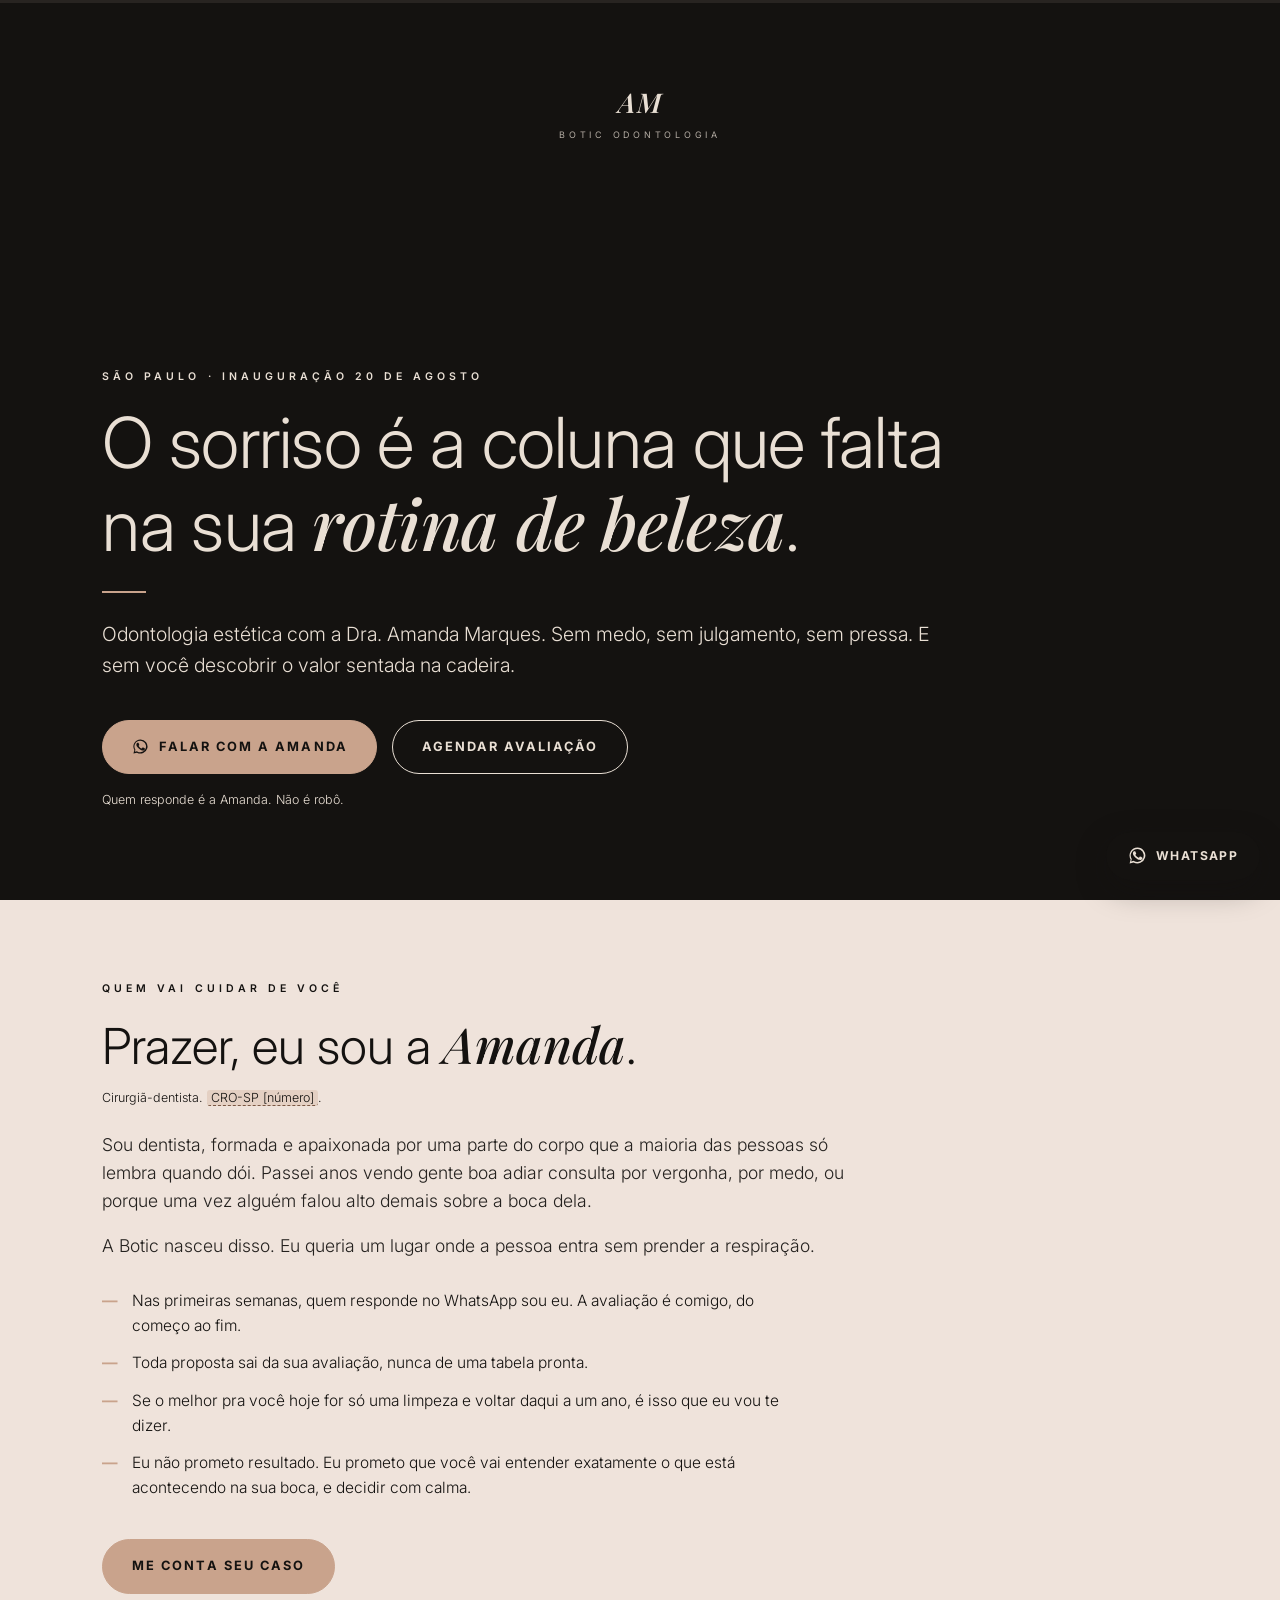
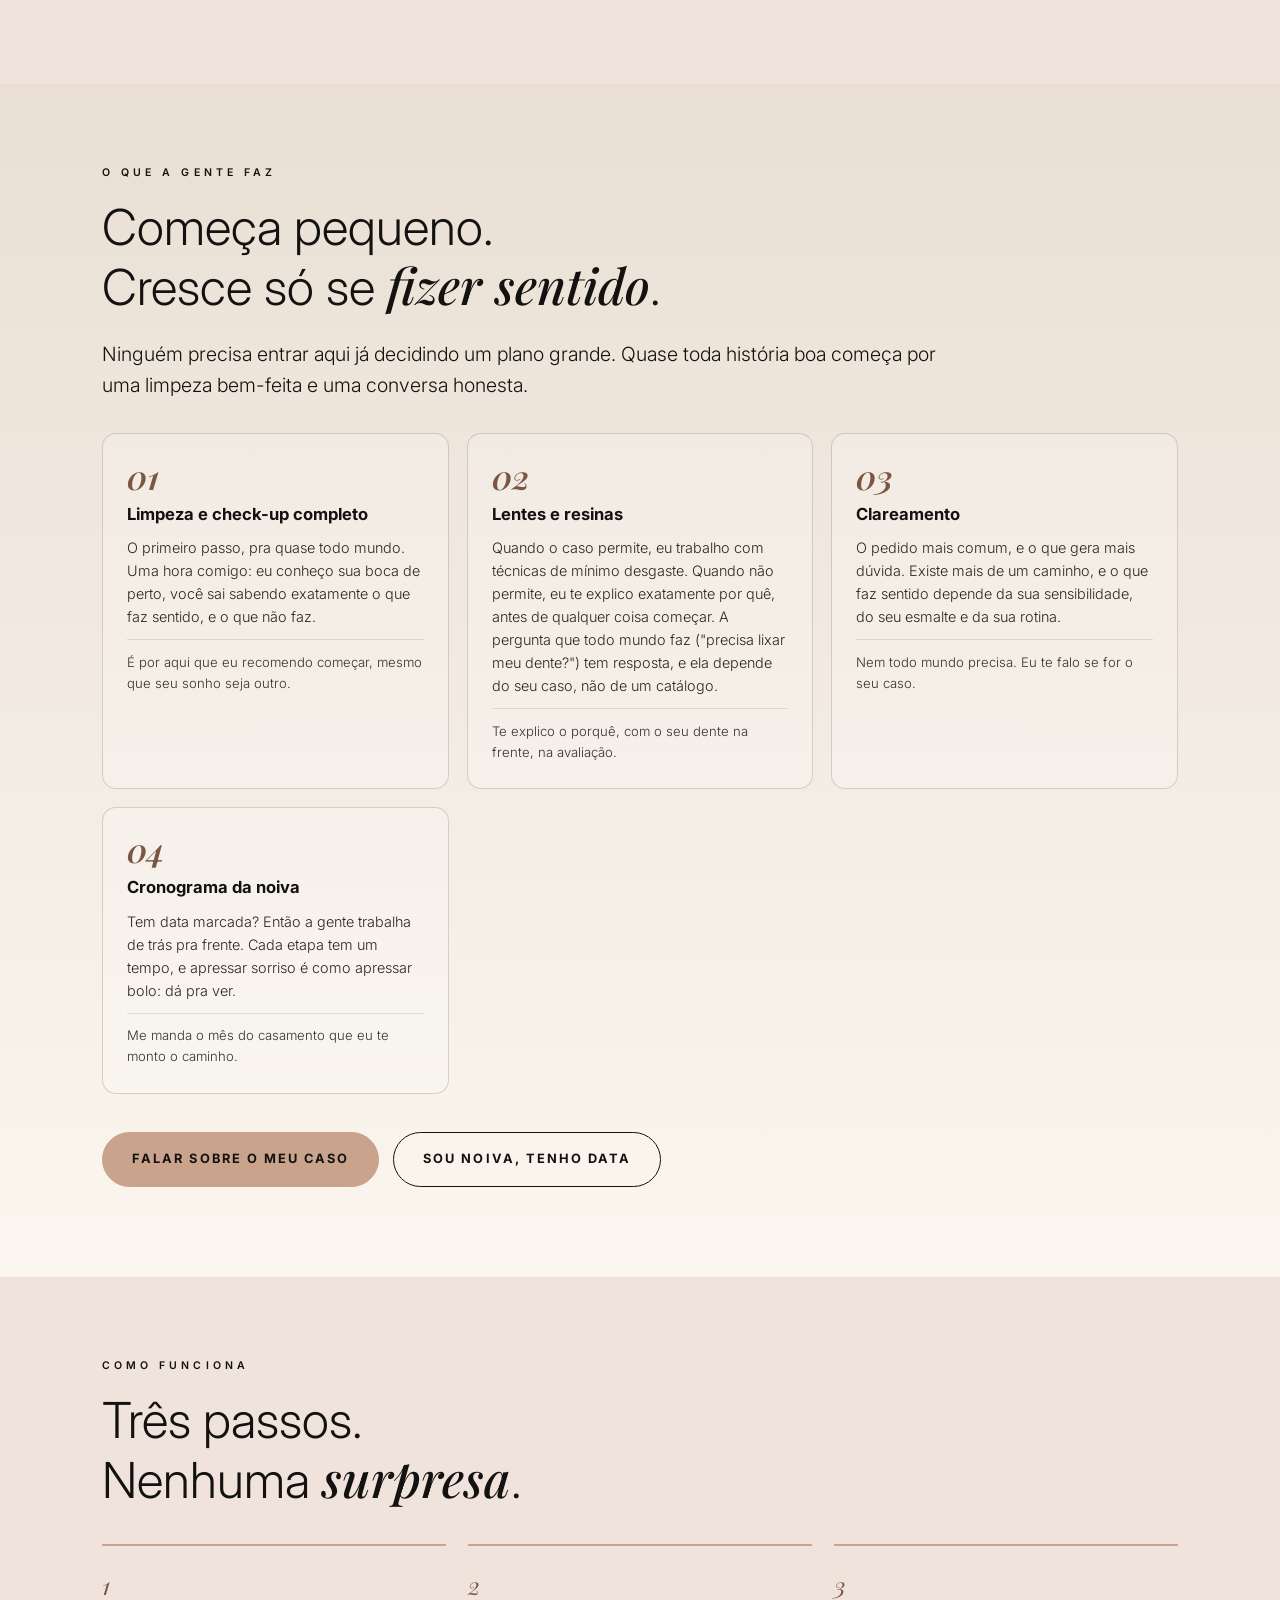
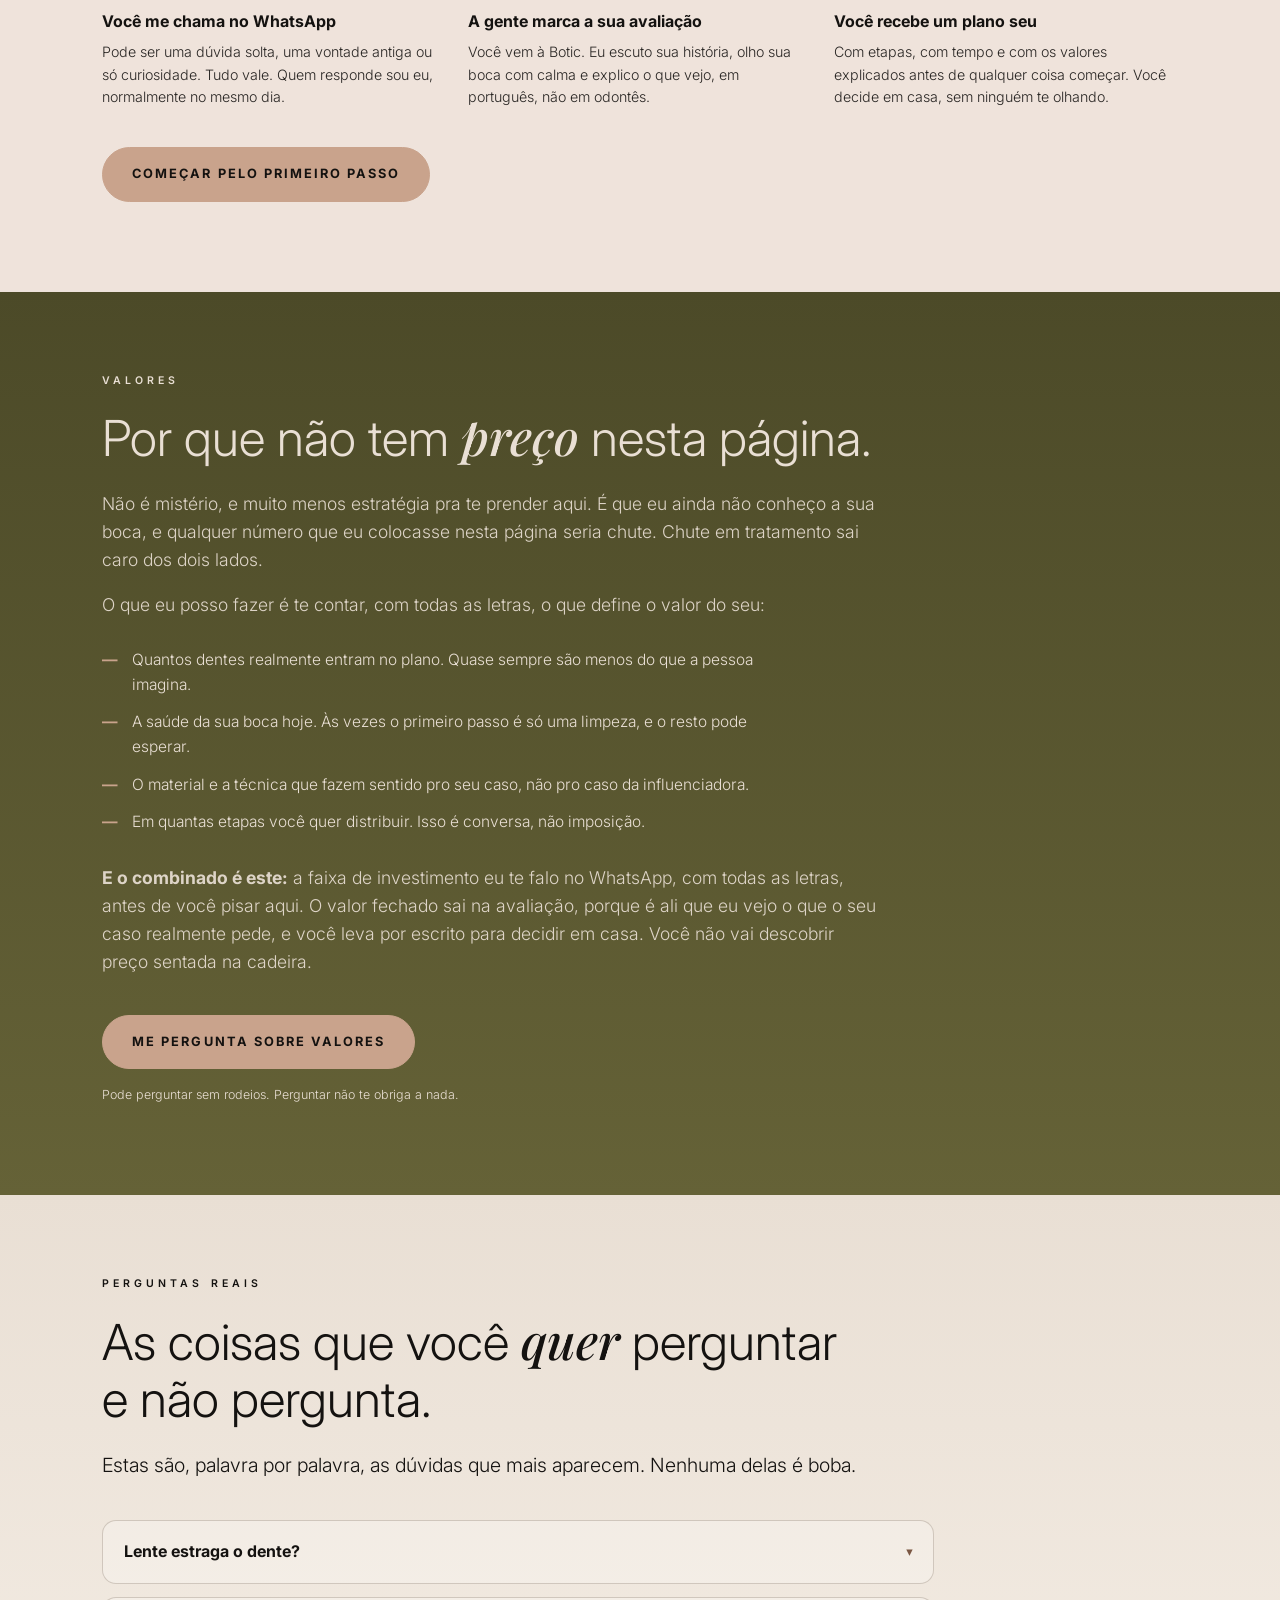
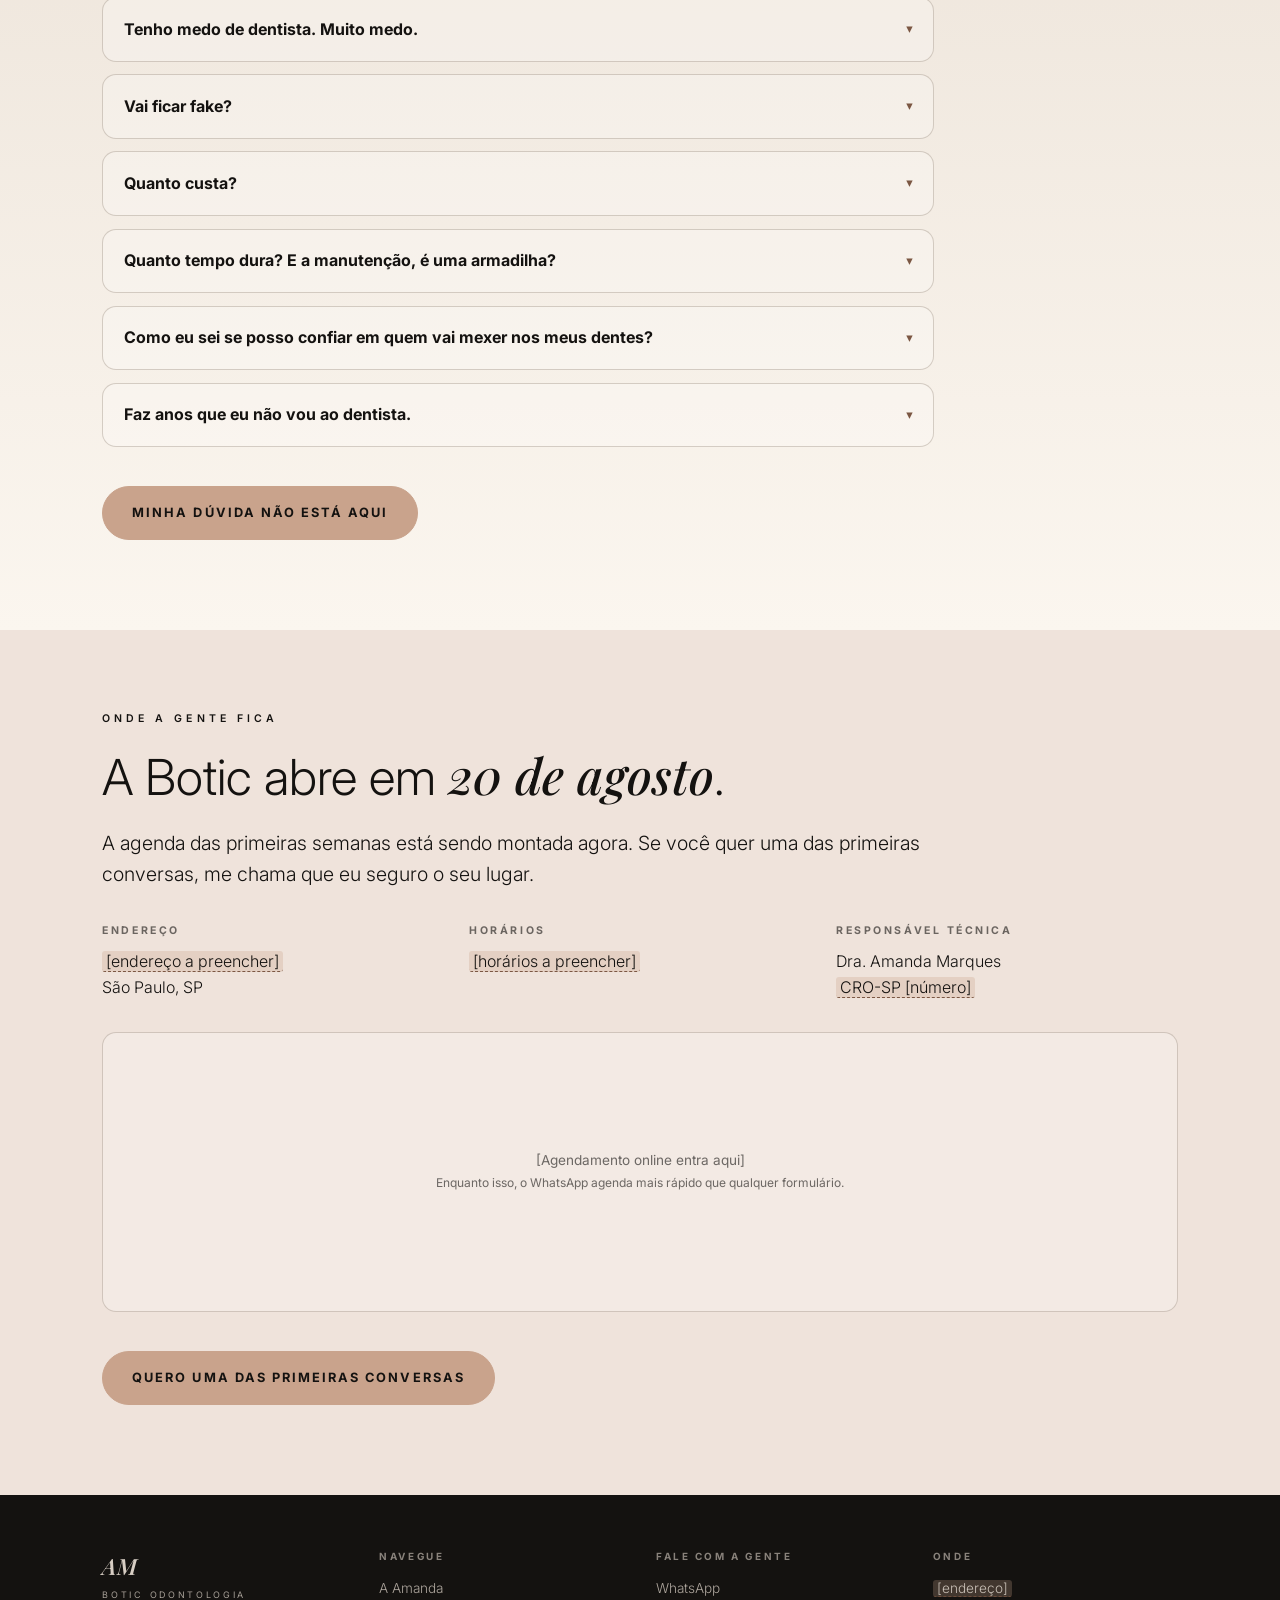
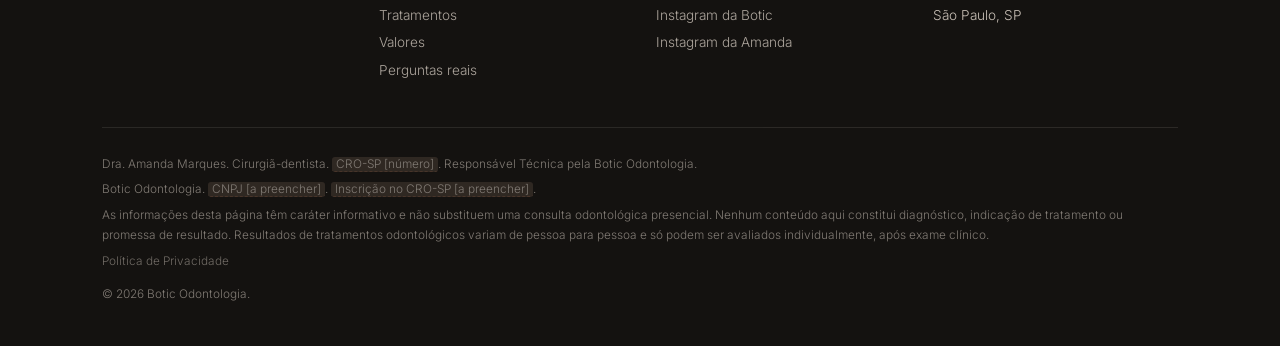
==== homepage/index.html @ d80e1198 "Add files via upload" ====
<!DOCTYPE html>
<html lang="pt-BR">
<head>
<meta charset="UTF-8">
<meta name="viewport" content="width=device-width, initial-scale=1.0">
<title>Botic Odontologia | Dra. Amanda Marques | Odontologia estética em São Paulo</title>
<meta name="description" content="Odontologia estética com a Dra. Amanda Marques em São Paulo. Lentes, clareamento, limpeza e check-up. Sem medo, sem julgamento, sem pressa. Inauguração 20 de agosto.">
<!-- NOINDEX until CRO number + real address are filled in. Flip to "index,follow" only after that. -->
<meta name="robots" content="noindex,nofollow">
<link rel="canonical" href="https://boticaestetica.com/homepage/">

<meta property="og:type" content="website">
<meta property="og:title" content="Botic Odontologia | Dra. Amanda Marques">
<meta property="og:description" content="O sorriso é a coluna que falta na sua rotina de beleza. Odontologia estética em São Paulo.">
<meta property="og:url" content="https://boticaestetica.com/homepage/">
<meta property="og:locale" content="pt_BR">

<link rel="preconnect" href="https://fonts.googleapis.com">
<link rel="preconnect" href="https://fonts.gstatic.com" crossorigin>
<link href="https://fonts.googleapis.com/css2?family=Inter:wght@300;400;600;700&family=Playfair+Display:ital,wght@0,500;1,500;1,600&display=swap" rel="stylesheet">
<style>
:root{
  --nude:#EFE3DB; --olive:#656237; --olive-deep:#4C4A28; --cream:#E9DFD4; --cream-hi:#FBF6EF;
  --esp:#141210; --ink:#141210; --rose:#C9A38C; --brown:#7B5743;
  --sans:'Inter',-apple-system,system-ui,sans-serif; --serif:'Playfair Display',Georgia,serif;
}
*{margin:0;padding:0;box-sizing:border-box}
html{scroll-behavior:smooth}
body{font-family:var(--sans);color:var(--esp);background:var(--esp);line-height:1.6;-webkit-font-smoothing:antialiased}

section{padding:9vh 8% 10vh;position:relative}
.g-esp{background:var(--esp);color:var(--cream)}
.g-nude{background:var(--nude);color:var(--esp)}
.g-cream{background:linear-gradient(180deg,var(--cream) 0%,var(--cream-hi) 100%);color:var(--esp)}
.g-olive{background:linear-gradient(180deg,var(--olive-deep) 0%,var(--olive) 100%);color:var(--cream)}

.mono{font-family:var(--serif);font-style:italic;font-weight:600;letter-spacing:.02em;text-align:center;font-size:1.7rem;opacity:.92}
.mono small{display:block;font-family:var(--sans);font-style:normal;font-weight:400;font-size:.56rem;letter-spacing:.42em;text-transform:uppercase;margin-top:.2rem;opacity:.75}
.eyebrow{font-size:.66rem;letter-spacing:.38em;text-transform:uppercase;font-weight:600;opacity:.62;margin-bottom:1.1rem}
h1{font-weight:300;font-size:clamp(2.1rem,6.2vw,4.4rem);line-height:1.12;letter-spacing:-.01em}
h2{font-weight:300;font-size:clamp(1.7rem,4.6vw,3.1rem);line-height:1.15;margin-bottom:1.4rem}
h1 b,h2 b{font-weight:700}
h1 i,h2 i,.si{font-family:var(--serif);font-style:italic;font-weight:500}
.lead{font-size:clamp(1rem,2.1vw,1.22rem);font-weight:300;max-width:44em;opacity:.9}
.hr{width:44px;height:2px;background:var(--rose);border:none;margin:1.6rem 0}
.rv{opacity:0;transform:translateY(26px);transition:opacity .8s ease,transform .8s ease}
.rv.on{opacity:1;transform:none}

/* ---- buttons ---- */
.ctarow{display:flex;flex-wrap:wrap;gap:.9rem;margin-top:2.4rem;align-items:center}
.btn{display:inline-flex;align-items:center;gap:.6rem;padding:1rem 1.8rem;border-radius:999px;font-family:var(--sans);font-size:.8rem;letter-spacing:.16em;text-transform:uppercase;font-weight:700;cursor:pointer;text-decoration:none;transition:all .25s;border:1px solid transparent}
.btn-p{background:var(--rose);color:var(--esp);border-color:var(--rose)}
.btn-p:hover{background:#d8b39d;border-color:#d8b39d;transform:translateY(-2px)}
.btn-s{background:transparent;color:inherit;border-color:currentColor}
.btn-s:hover{background:var(--rose);border-color:var(--rose);color:var(--esp)}
.btn svg{width:17px;height:17px;flex-shrink:0}
.microcopy{font-size:.78rem;opacity:.7;margin-top:1rem;font-weight:300}

/* ---- cards ---- */
.grid{display:grid;gap:1.1rem;margin-top:2rem}
.cards2{grid-template-columns:repeat(auto-fit,minmax(min(100%,290px),1fr))}
.cards3{grid-template-columns:repeat(auto-fit,minmax(min(100%,230px),1fr))}
.card{border:1px solid rgba(125,110,95,.28);border-radius:14px;padding:1.6rem 1.5rem;background:rgba(255,255,255,.22)}
.g-esp .card,.g-olive .card{background:rgba(255,255,255,.05);border-color:rgba(233,223,212,.22)}
.card h3{font-weight:700;font-size:1.04rem;margin-bottom:.55rem}
.card p{font-size:.9rem;font-weight:300;opacity:.9}
.card .note{font-size:.82rem;margin-top:.7rem;padding-top:.7rem;border-top:1px solid rgba(125,110,95,.22);opacity:.85}
.g-esp .card .note,.g-olive .card .note{border-color:rgba(233,223,212,.2)}
.knum{font-family:var(--serif);font-style:italic;font-weight:600;font-size:2.1rem;line-height:1;display:block;margin-bottom:.45rem;color:var(--brown)}
.g-esp .knum,.g-olive .knum{color:var(--rose)}

/* ---- lists ---- */
.blist{margin:1.8rem 0;display:grid;gap:.8rem;max-width:44em}
.blist div{display:flex;gap:.85rem;font-size:.97rem;font-weight:300}
.blist div::before{content:"—";color:var(--rose);font-weight:700;flex-shrink:0}
.story p{font-size:clamp(.98rem,1.9vw,1.1rem);font-weight:300;max-width:44em;margin-bottom:1.05rem;opacity:.92}

/* ---- accordion (perguntas) ---- */
.acc{border:1px solid rgba(125,110,95,.3);border-radius:14px;margin-bottom:.8rem;overflow:hidden;background:rgba(255,255,255,.25);max-width:52em}
.acc>button{all:unset;box-sizing:border-box;display:flex;justify-content:space-between;align-items:center;gap:1rem;width:100%;padding:1.15rem 1.3rem;cursor:pointer}
.acc>button h3{font-size:1rem;font-weight:700}
.acc .chev{transition:transform .35s;color:var(--brown);flex-shrink:0;font-size:.8rem}
.acc.open .chev{transform:rotate(180deg)}
.acc .bd{max-height:0;overflow:hidden;transition:max-height .45s ease;padding:0 1.3rem}
.acc.open .bd{max-height:900px;padding:0 1.3rem 1.3rem}
.acc .bd p{font-size:.92rem;font-weight:300;opacity:.92;margin-bottom:.7rem}
.acc .bd p:last-child{margin-bottom:0}
.acc .bd a{color:var(--brown);font-weight:600}

/* ---- steps ---- */
.steps{display:grid;grid-template-columns:repeat(auto-fit,minmax(min(100%,240px),1fr));gap:1.4rem;margin-top:2.2rem}
.step{position:relative;padding-top:1.2rem;border-top:2px solid var(--rose)}
.step .n{font-family:var(--serif);font-style:italic;font-size:1.5rem;color:var(--brown);display:block;margin-bottom:.3rem}
.g-esp .step .n,.g-olive .step .n{color:var(--rose)}
.step h3{font-size:1rem;font-weight:700;margin-bottom:.4rem}
.step p{font-size:.89rem;font-weight:300;opacity:.9}

/* ---- info / where ---- */
.inforow{display:grid;grid-template-columns:repeat(auto-fit,minmax(min(100%,260px),1fr));gap:1.6rem;margin-top:2rem}
.info h3{font-size:.66rem;letter-spacing:.24em;text-transform:uppercase;font-weight:700;opacity:.6;margin-bottom:.6rem}
.info p{font-size:1rem;font-weight:300}
.mapwrap{margin-top:2rem;border-radius:14px;overflow:hidden;border:1px solid rgba(125,110,95,.3);min-height:280px;background:rgba(255,255,255,.25);display:flex;align-items:center;justify-content:center}
.mapwrap iframe{width:100%;height:340px;border:0;display:block}

/* ---- pending placeholder styling (dev only) ---- */
.pend{background:rgba(201,163,140,.3);border-bottom:1px dashed var(--brown);padding:0 .25rem;border-radius:3px}

/* ---- sticky whatsapp ---- */
.float{position:fixed;bottom:20px;right:20px;z-index:80;display:inline-flex;align-items:center;gap:.55rem;padding:.9rem 1.35rem;border-radius:999px;background:var(--esp);color:var(--cream);text-decoration:none;font-size:.76rem;font-weight:700;letter-spacing:.12em;text-transform:uppercase;box-shadow:0 10px 30px rgba(20,18,16,.35);transition:transform .25s,background .25s}
.float:hover{transform:translateY(-3px);background:var(--brown)}
.float svg{width:19px;height:19px}

/* ---- header ---- */
.topbar{position:fixed;top:0;left:0;right:0;height:3px;z-index:60;background:rgba(120,110,100,.2)}
.topbar i{display:block;height:100%;width:0;background:var(--rose);transition:width .2s}

/* ---- footer ---- */
footer{background:var(--esp);color:var(--cream);padding:6vh 8% 4vh;font-size:.85rem;font-weight:300}
footer .fgrid{display:grid;grid-template-columns:repeat(auto-fit,minmax(min(100%,220px),1fr));gap:2rem;margin-bottom:2.5rem}
footer h4{font-size:.62rem;letter-spacing:.26em;text-transform:uppercase;font-weight:700;opacity:.55;margin-bottom:.8rem}
footer a{color:var(--cream);text-decoration:none;opacity:.85}
footer a:hover{color:var(--rose)}
footer p{opacity:.85;margin-bottom:.35rem}
.legal{border-top:1px solid rgba(233,223,212,.18);padding-top:1.6rem;font-size:.74rem;opacity:.6;line-height:1.7}

@media(max-width:640px){
  section{padding:7vh 7% 8vh}
  .float{bottom:14px;right:14px;padding:.8rem 1.1rem;font-size:.7rem}
  .ctarow{gap:.7rem}
  .btn{padding:.9rem 1.4rem;font-size:.74rem}
}
</style>
</head>
<body>

<div class="topbar"><i id="prog"></i></div>

<!-- ============ HERO ============ -->
<section class="g-esp" id="inicio" style="min-height:100vh;display:flex;flex-direction:column;justify-content:center">
  <div class="mono rv">AM<small>Botic Odontologia</small></div>
  <div style="margin-top:auto;padding-top:8vh">
    <p class="eyebrow rv">São Paulo · Inauguração 20 de agosto</p>
    <h1 class="rv">O sorriso é a coluna que falta<br>na sua <i>rotina de beleza</i>.</h1>
    <hr class="hr rv">
    <p class="lead rv">Odontologia estética com a Dra. Amanda Marques. Sem medo, sem julgamento, sem pressa. E sem você descobrir o valor sentada na cadeira.</p>
    <div class="ctarow rv">
      <a class="btn btn-p" data-wa="HERO-SORRISO" href="#">
        <svg viewBox="0 0 24 24" fill="currentColor"><path d="M17.5 14.4c-.3-.2-1.7-.9-2-1-.3-.1-.5-.1-.7.1-.2.3-.7 1-.9 1.2-.2.2-.3.2-.6.1-.3-.2-1.2-.5-2.3-1.4-.9-.8-1.4-1.7-1.6-2-.2-.3 0-.5.1-.6l.5-.5c.1-.2.2-.3.3-.5 0-.2 0-.4-.1-.5 0-.2-.7-1.6-.9-2.2-.2-.6-.5-.5-.7-.5h-.6c-.2 0-.5.1-.8.4-.3.3-1 1-1 2.4s1.1 2.8 1.2 3c.2.2 2.1 3.2 5.1 4.5.7.3 1.3.5 1.7.6.7.2 1.4.2 1.9.1.6-.1 1.7-.7 2-1.4.2-.7.2-1.3.2-1.4-.1-.2-.3-.2-.5-.4M12 2a10 10 0 0 0-8.6 15.1L2 22l5-1.3A10 10 0 1 0 12 2m0 18.2c-1.6 0-3.2-.4-4.6-1.3l-.3-.2-3.1.8.8-3-.2-.3A8.2 8.2 0 1 1 12 20.2"/></svg>
        Falar com a Amanda
      </a>
      <a class="btn btn-s" href="#agenda">Agendar avaliação</a>
    </div>
    <p class="microcopy rv">Quem responde é a Amanda. Não é robô.</p>
  </div>
</section>

<!-- ============ AMANDA ============ -->
<section class="g-nude" id="amanda">
  <p class="eyebrow rv">Quem vai cuidar de você</p>
  <h2 class="rv">Prazer, eu sou a <i>Amanda</i>.</h2>
  <p class="microcopy rv" style="margin-top:-.6rem;margin-bottom:1.4rem">Cirurgiã-dentista. <span class="pend" data-fill="cro">CRO-SP [número]</span>.</p>
  <div class="story rv">
    <p>Sou dentista, formada e apaixonada por uma parte do corpo que a maioria das pessoas só lembra quando dói. Passei anos vendo gente boa adiar consulta por vergonha, por medo, ou porque uma vez alguém falou alto demais sobre a boca dela.</p>
    <p>A Botic nasceu disso. Eu queria um lugar onde a pessoa entra sem prender a respiração.</p>
  </div>
  <div class="blist rv">
    <div>Nas primeiras semanas, quem responde no WhatsApp sou eu. A avaliação é comigo, do começo ao fim.</div>
    <div>Toda proposta sai da sua avaliação, nunca de uma tabela pronta.</div>
    <div>Se o melhor pra você hoje for só uma limpeza e voltar daqui a um ano, é isso que eu vou te dizer.</div>
    <div>Eu não prometo resultado. Eu prometo que você vai entender exatamente o que está acontecendo na sua boca, e decidir com calma.</div>
  </div>
  <div class="ctarow rv">
    <a class="btn btn-p" data-wa="AMANDA-SORRISO" href="#">Me conta seu caso</a>
  </div>
</section>

<!-- ============ SERVIÇOS ============ -->
<section class="g-cream" id="tratamentos">
  <p class="eyebrow rv">O que a gente faz</p>
  <h2 class="rv">Começa pequeno.<br>Cresce só se <i>fizer sentido</i>.</h2>
  <p class="lead rv">Ninguém precisa entrar aqui já decidindo um plano grande. Quase toda história boa começa por uma limpeza bem-feita e uma conversa honesta.</p>

  <div class="grid cards2 rv">
    <div class="card">
      <span class="knum">01</span>
      <h3>Limpeza e check-up completo</h3>
      <p>O primeiro passo, pra quase todo mundo. Uma hora comigo: eu conheço sua boca de perto, você sai sabendo exatamente o que faz sentido, e o que não faz.</p>
      <p class="note">É por aqui que eu recomendo começar, mesmo que seu sonho seja outro.</p>
    </div>
    <div class="card">
      <span class="knum">02</span>
      <h3>Lentes e resinas</h3>
      <p>Quando o caso permite, eu trabalho com técnicas de mínimo desgaste. Quando não permite, eu te explico exatamente por quê, antes de qualquer coisa começar. A pergunta que todo mundo faz ("precisa lixar meu dente?") tem resposta, e ela depende do seu caso, não de um catálogo.</p>
      <p class="note">Te explico o porquê, com o seu dente na frente, na avaliação.</p>
    </div>
    <div class="card">
      <span class="knum">03</span>
      <h3>Clareamento</h3>
      <p>O pedido mais comum, e o que gera mais dúvida. Existe mais de um caminho, e o que faz sentido depende da sua sensibilidade, do seu esmalte e da sua rotina.</p>
      <p class="note">Nem todo mundo precisa. Eu te falo se for o seu caso.</p>
    </div>
    <div class="card">
      <span class="knum">04</span>
      <h3>Cronograma da noiva</h3>
      <p>Tem data marcada? Então a gente trabalha de trás pra frente. Cada etapa tem um tempo, e apressar sorriso é como apressar bolo: dá pra ver.</p>
      <p class="note">Me manda o mês do casamento que eu te monto o caminho.</p>
    </div>
  </div>
  <div class="ctarow rv">
    <a class="btn btn-p" data-wa="SERVICOS-SORRISO" href="#">Falar sobre o meu caso</a>
    <a class="btn btn-s" data-wa="SERVICOS-NOIVA" href="#">Sou noiva, tenho data</a>
  </div>
</section>

<!-- ============ COMO FUNCIONA ============ -->
<section class="g-nude" id="como-funciona">
  <p class="eyebrow rv">Como funciona</p>
  <h2 class="rv">Três passos.<br>Nenhuma <i>surpresa</i>.</h2>
  <div class="steps rv">
    <div class="step">
      <span class="n">1</span>
      <h3>Você me chama no WhatsApp</h3>
      <p>Pode ser uma dúvida solta, uma vontade antiga ou só curiosidade. Tudo vale. Quem responde sou eu, normalmente no mesmo dia.</p>
    </div>
    <div class="step">
      <span class="n">2</span>
      <h3>A gente marca a sua avaliação</h3>
      <p>Você vem à Botic. Eu escuto sua história, olho sua boca com calma e explico o que vejo, em português, não em odontês.</p>
    </div>
    <div class="step">
      <span class="n">3</span>
      <h3>Você recebe um plano seu</h3>
      <p>Com etapas, com tempo e com os valores explicados antes de qualquer coisa começar. Você decide em casa, sem ninguém te olhando.</p>
    </div>
  </div>
  <div class="ctarow rv">
    <a class="btn btn-p" data-wa="COMO-SORRISO" href="#">Começar pelo primeiro passo</a>
  </div>
</section>

<!-- ============ PREÇO (o diferencial) ============ -->
<section class="g-olive" id="valores">
  <p class="eyebrow rv">Valores</p>
  <h2 class="rv">Por que não tem <i>preço</i> nesta página.</h2>
  <div class="story rv">
    <p>Não é mistério, e muito menos estratégia pra te prender aqui. É que eu ainda não conheço a sua boca, e qualquer número que eu colocasse nesta página seria chute. Chute em tratamento sai caro dos dois lados.</p>
    <p>O que eu posso fazer é te contar, com todas as letras, o que define o valor do seu:</p>
  </div>
  <div class="blist rv">
    <div>Quantos dentes realmente entram no plano. Quase sempre são menos do que a pessoa imagina.</div>
    <div>A saúde da sua boca hoje. Às vezes o primeiro passo é só uma limpeza, e o resto pode esperar.</div>
    <div>O material e a técnica que fazem sentido pro seu caso, não pro caso da influenciadora.</div>
    <div>Em quantas etapas você quer distribuir. Isso é conversa, não imposição.</div>
  </div>
  <div class="story rv">
    <p><b>E o combinado é este:</b> a faixa de investimento eu te falo no WhatsApp, com todas as letras, antes de você pisar aqui. O valor fechado sai na avaliação, porque é ali que eu vejo o que o seu caso realmente pede, e você leva por escrito para decidir em casa. Você não vai descobrir preço sentada na cadeira.</p>
  </div>
  <div class="ctarow rv">
    <a class="btn btn-p" data-wa="PRECO-SORRISO" href="#">Me pergunta sobre valores</a>
  </div>
  <p class="microcopy rv">Pode perguntar sem rodeios. Perguntar não te obriga a nada.</p>
</section>

<!-- ============ PERGUNTAS REAIS ============ -->
<section class="g-cream" id="perguntas">
  <p class="eyebrow rv">Perguntas reais</p>
  <h2 class="rv">As coisas que você <i>quer</i> perguntar<br>e não pergunta.</h2>
  <p class="lead rv" style="margin-bottom:2.4rem">Estas são, palavra por palavra, as dúvidas que mais aparecem. Nenhuma delas é boba.</p>

  <div class="acc rv">
    <button><h3>Lente estraga o dente?</h3><span class="chev">▾</span></button>
    <div class="bd">
      <p>Essa é <i>a</i> pergunta, e ela é justa, porque muita gente já viu história ruim. A resposta honesta: depende de quanto se desgasta, e isso depende da técnica e do seu caso.</p>
      <p>Existem abordagens de mínimo desgaste, em que se remove muito pouco ou quase nada de estrutura dental. Elas não servem para todos os casos. Isso é uma decisão clínica, não uma preferência de catálogo, e só dá para saber depois de examinar a sua boca.</p>
      <p>Por isso eu não respondo isso por foto, nem por Instagram. Eu respondo com o seu dente na minha frente, te mostrando exatamente o que seria feito e o que <b>não</b> seria.</p>
    </div>
  </div>

  <div class="acc rv">
    <button><h3>Tenho medo de dentista. Muito medo.</h3><span class="chev">▾</span></button>
    <div class="bd">
      <p>Então você já fez a parte mais difícil, que é dizer isso em voz alta. Me conta no WhatsApp antes de vir. Sério: escreve "tenho medo" e pronto, o resto eu conduzo.</p>
      <p>A gente ajusta o ritmo, explica cada passo antes de fazer, combina um sinal pra você me parar quando quiser. Você manda no tempo, não eu.</p>
      <p>Ninguém aqui vai te dar sermão sobre o tempo que você passou sem vir. Esse julgamento não existe na minha cadeira.</p>
    </div>
  </div>

  <div class="acc rv">
    <button><h3>Vai ficar fake?</h3><span class="chev">▾</span></button>
    <div class="bd">
      <p>Só se você quiser. E ainda assim eu vou te fazer umas perguntas antes.</p>
      <p>Dente natural tem textura, tem translucidez na ponta, tem uma leve assimetria que o olho reconhece mesmo sem saber explicar. Sorriso que parece "colado" quase sempre é resultado de branco demais, tamanho igual demais e formato copiado de outra pessoa.</p>
      <p>O ponto de partida do seu plano é o seu rosto. Não é uma referência que veio no print.</p>
    </div>
  </div>

  <div class="acc rv">
    <button><h3>Quanto custa?</h3><span class="chev">▾</span></button>
    <div class="bd">
      <p>No WhatsApp eu consigo te dar uma faixa de investimento assim que entender o que você procura, sem enrolação e sem compromisso nenhum. O valor fechado só sai depois da avaliação presencial, porque é ali que eu vejo o que o seu caso realmente pede.</p>
      <p>O que eu não faço é colocar tabela nesta página. Preço sem exame é chute, e chute não ajuda ninguém a decidir. <a href="#valores">Expliquei direitinho aqui em cima.</a></p>
    </div>
  </div>

  <div class="acc rv">
    <button><h3>Quanto tempo dura? E a manutenção, é uma armadilha?</h3><span class="chev">▾</span></button>
    <div class="bd">
      <p>Nada que a gente coloca na sua boca é para sempre. Não existe material eterno, e qualquer previsão de durabilidade é uma estimativa, nunca uma promessa. Ela depende do material, da sua mordida e dos seus hábitos (apertar os dentes à noite, roer unha, gelo, abrir garrafa. Sim, eu vou perguntar.)</p>
      <p>Manutenção existe, é normal e não deveria ser surpresa. Aqui, o plano de manutenção é combinado <b>antes</b> de começar: com que frequência a gente se vê depois e o que isso significa.</p>
    </div>
  </div>

  <div class="acc rv">
    <button><h3>Como eu sei se posso confiar em quem vai mexer nos meus dentes?</h3><span class="chev">▾</span></button>
    <div class="bd">
      <p>Perguntando coisas difíceis. Eu te dou a lista, e ela vale pra qualquer dentista, inclusive pra mim:</p>
      <p>"Quanto do meu dente você vai desgastar, em milímetros?" · "Posso ver o planejamento antes?" · "O que acontece se eu não gostar?" · "Quem faz o acompanhamento depois?" · "Qual o seu CRO?"</p>
      <p>Você tem direito a uma resposta clara para cada uma delas, aqui e em qualquer consultório. Se você sair de uma avaliação sem entender o que foi combinado, pergunte de novo. Perguntar faz parte do tratamento.</p>
    </div>
  </div>

  <div class="acc rv">
    <button><h3>Faz anos que eu não vou ao dentista.</h3><span class="chev">▾</span></button>
    <div class="bd">
      <p>Ótimo. Você está voltando. É literalmente o meu trabalho preferido.</p>
      <p>Recomeço aqui é bem-vindo, sem cara feia, sem "nossa, mas está assim há quanto tempo?". A gente olha o que tem, organiza por prioridade e resolve por partes. Nada de plano gigante no primeiro dia.</p>
    </div>
  </div>

  <div class="ctarow rv">
    <a class="btn btn-p" data-wa="FAQ-SORRISO" href="#">Minha dúvida não está aqui</a>
  </div>
</section>

<!-- ============ ONDE / AGENDA ============ -->
<section class="g-nude" id="agenda">
  <p class="eyebrow rv">Onde a gente fica</p>
  <h2 class="rv">A Botic abre em <i>20 de agosto</i>.</h2>
  <p class="lead rv">A agenda das primeiras semanas está sendo montada agora. Se você quer uma das primeiras conversas, me chama que eu seguro o seu lugar.</p>

  <div class="inforow rv">
    <div class="info">
      <h3>Endereço</h3>
      <p><span class="pend" data-fill="endereco">[endereço a preencher]</span><br>São Paulo, SP</p>
    </div>
    <div class="info">
      <h3>Horários</h3>
      <p><span class="pend" data-fill="horario">[horários a preencher]</span></p>
    </div>
    <div class="info">
      <h3>Responsável técnica</h3>
      <p>Dra. Amanda Marques<br><span class="pend" data-fill="cro">CRO-SP [número]</span></p>
    </div>
  </div>

  <!-- BOOKING EMBED SLOT: cola aqui o iframe do Cal.com / Google Agenda quando a ferramenta estiver escolhida -->
  <div class="mapwrap rv" id="booking-slot">
    <p style="opacity:.6;font-size:.85rem;padding:2rem;text-align:center">
      [Agendamento online entra aqui]<br>
      <span style="font-size:.75rem">Enquanto isso, o WhatsApp agenda mais rápido que qualquer formulário.</span>
    </p>
  </div>

  <div class="ctarow rv">
    <a class="btn btn-p" data-wa="AGENDA-SORRISO" href="#">Quero uma das primeiras conversas</a>
  </div>
</section>

<!-- ============ FOOTER ============ -->
<footer>
  <div class="fgrid">
    <div>
      <div class="mono" style="text-align:left;font-size:1.4rem">AM<small style="letter-spacing:.3em">Botic Odontologia</small></div>
    </div>
    <div>
      <h4>Navegue</h4>
      <p><a href="#amanda">A Amanda</a></p>
      <p><a href="#tratamentos">Tratamentos</a></p>
      <p><a href="#valores">Valores</a></p>
      <p><a href="#perguntas">Perguntas reais</a></p>
    </div>
    <div>
      <h4>Fale com a gente</h4>
      <p><a data-wa="FOOTER-SORRISO" href="#">WhatsApp</a></p>
      <p><a href="https://instagram.com/boticodontologia" target="_blank" rel="noopener">Instagram da Botic</a></p>
      <p><a href="https://instagram.com/odontoamandamarques" target="_blank" rel="noopener">Instagram da Amanda</a></p>
    </div>
    <div>
      <h4>Onde</h4>
      <p><span class="pend" data-fill="endereco">[endereço]</span></p>
      <p>São Paulo, SP</p>
    </div>
  </div>
  <div class="legal">
    <p>Dra. Amanda Marques. Cirurgiã-dentista. <span class="pend" data-fill="cro">CRO-SP [número]</span>. Responsável Técnica pela Botic Odontologia.</p>
    <p>Botic Odontologia. <span class="pend" data-fill="cnpj">CNPJ [a preencher]</span>. <span class="pend" data-fill="croPj">Inscrição no CRO-SP [a preencher]</span>.</p>
    <p>As informações desta página têm caráter informativo e não substituem uma consulta odontológica presencial. Nenhum conteúdo aqui constitui diagnóstico, indicação de tratamento ou promessa de resultado. Resultados de tratamentos odontológicos variam de pessoa para pessoa e só podem ser avaliados individualmente, após exame clínico.</p>
    <p><a href="/politica-de-privacidade/">Política de Privacidade</a></p>
    <p style="margin-top:.8rem">© 2026 Botic Odontologia.</p>
  </div>
</footer>

<a class="float" data-wa="FLOAT-SORRISO" href="#">
  <svg viewBox="0 0 24 24" fill="currentColor"><path d="M17.5 14.4c-.3-.2-1.7-.9-2-1-.3-.1-.5-.1-.7.1-.2.3-.7 1-.9 1.2-.2.2-.3.2-.6.1-.3-.2-1.2-.5-2.3-1.4-.9-.8-1.4-1.7-1.6-2-.2-.3 0-.5.1-.6l.5-.5c.1-.2.2-.3.3-.5 0-.2 0-.4-.1-.5 0-.2-.7-1.6-.9-2.2-.2-.6-.5-.5-.7-.5h-.6c-.2 0-.5.1-.8.4-.3.3-1 1-1 2.4s1.1 2.8 1.2 3c.2.2 2.1 3.2 5.1 4.5.7.3 1.3.5 1.7.6.7.2 1.4.2 1.9.1.6-.1 1.7-.7 2-1.4.2-.7.2-1.3.2-1.4-.1-.2-.3-.2-.5-.4M12 2a10 10 0 0 0-8.6 15.1L2 22l5-1.3A10 10 0 1 0 12 2m0 18.2c-1.6 0-3.2-.4-4.6-1.3l-.3-.2-3.1.8.8-3-.2-.3A8.2 8.2 0 1 1 12 20.2"/></svg>
  WhatsApp
</a>

<script>
/* ========================================================================
   CONFIG. Luke: edit ONLY this block. Everything else builds from it.
   ======================================================================== */
const BOTIC = {
  // WhatsApp number in international format, digits only. 55 = Brasil, 11 = SP.
  whatsapp: "5511000000000",           // <-- PENDENTE: só dígitos. 55 + 11 + número.
  cro:      "CRO-SP [número]",         // <-- PENDENTE: CRO da Amanda (pessoa física)
  cnpj:     "CNPJ [a preencher]",      // <-- PENDENTE: CNPJ da Botic
  croPj:    "Inscrição no CRO-SP [a preencher]", // <-- PENDENTE: inscrição da clínica (PJ)
  endereco: "[endereço a preencher]",  // <-- PENDENTE
  horario:  "[horários a preencher]",  // <-- PENDENTE
  mapsEmbed: "",                       // <-- PENDENTE: src do iframe do Google Maps
  bookingEmbed: ""                     // <-- PENDENTE: src do iframe Cal.com / Google Agenda
};

/* Prefilled WhatsApp messages per CTA.
   Source code convention (phase10 §6): PLATFORM-POSTID-KEYWORD.
   Here PLATFORM = SITE, POSTID = section of the page. So Monday's scoreboard
   can tell WHICH part of the page produced the DM, not just "the site". */
const WA_MSG = {
  "HERO-SORRISO":     "Oi Amanda! Vim pelo site. SORRISO. Quero entender o meu caso. [SITE-HERO-SORRISO]",
  "AMANDA-SORRISO":   "Oi Amanda! Vim pelo site. SORRISO. Queria te contar o meu caso. [SITE-AMANDA-SORRISO]",
  "SERVICOS-SORRISO": "Oi Amanda! Vim pelo site. SORRISO. Queria falar sobre tratamento. [SITE-SERVICOS-SORRISO]",
  "SERVICOS-NOIVA":   "Oi Amanda! Vim pelo site. NOIVA. Meu casamento é em ____. [SITE-SERVICOS-NOIVA]",
  "COMO-SORRISO":     "Oi Amanda! Vim pelo site. SORRISO. Quero começar pela limpeza e check-up. [SITE-COMO-SORRISO]",
  "PRECO-SORRISO":    "Oi Amanda! Vim pelo site. SORRISO. Queria perguntar sobre valores. [SITE-PRECO-SORRISO]",
  "FAQ-SORRISO":      "Oi Amanda! Vim pelo site. SORRISO. Tenho uma dúvida que não estava lá. [SITE-FAQ-SORRISO]",
  "AGENDA-SORRISO":   "Oi Amanda! Vim pelo site. SORRISO. Quero uma das primeiras conversas da inauguração. [SITE-AGENDA-SORRISO]",
  "FOOTER-SORRISO":   "Oi Amanda! Vim pelo site. SORRISO. [SITE-FOOTER-SORRISO]",
  "FLOAT-SORRISO":    "Oi Amanda! Vim pelo site. SORRISO. [SITE-FLOAT-SORRISO]"
};

/* ---- build every WhatsApp link ---- */
document.querySelectorAll("[data-wa]").forEach(function(el){
  var key = el.getAttribute("data-wa");
  var msg = WA_MSG[key] || "Oi Amanda! Vim pelo site. SORRISO.";
  el.href = "https://wa.me/" + BOTIC.whatsapp + "?text=" + encodeURIComponent(msg);
  el.target = "_blank";
  el.rel = "noopener";
});

/* ---- fill pending fields ---- */
document.querySelectorAll("[data-fill]").forEach(function(el){
  var k = el.getAttribute("data-fill");
  var v = BOTIC[k];
  if (v && v.indexOf("[") === -1) { el.textContent = v; el.classList.remove("pend"); }
});

/* ---- booking embed ---- */
if (BOTIC.bookingEmbed) {
  document.getElementById("booking-slot").innerHTML =
    '<iframe src="' + BOTIC.bookingEmbed + '" loading="lazy" title="Agendar avaliação"></iframe>';
}

/* ---- accordion ---- */
document.querySelectorAll(".acc > button").forEach(function(b){
  b.addEventListener("click", function(){ b.parentElement.classList.toggle("open"); });
});

/* ---- scroll reveal ---- */
var io2 = new IntersectionObserver(function(entries){
  entries.forEach(function(e){ if (e.isIntersecting) e.target.classList.add("on"); });
}, { threshold: 0.12 });
document.querySelectorAll(".rv").forEach(function(el){ io2.observe(el); });

/* ---- progress bar ---- */
window.addEventListener("scroll", function(){
  var h = document.documentElement;
  var pct = h.scrollTop / (h.scrollHeight - h.clientHeight) * 100;
  document.getElementById("prog").style.width = pct + "%";
});
</script>

<script type="application/ld+json">
{
  "@context": "https://schema.org",
  "@type": "Dentist",
  "name": "Botic Odontologia",
  "description": "Odontologia estetica em Sao Paulo com a Dra. Amanda Marques. Lentes, resinas, clareamento, limpeza e check-up.",
  "url": "https://boticaestetica.com/homepage/",
  "founder": { "@type": "Person", "name": "Amanda Marques", "jobTitle": "Cirurgia-dentista" },
  "medicalSpecialty": "Dentistry",
  "address": {
    "@type": "PostalAddress",
    "streetAddress": "[endereco a preencher]",
    "addressLocality": "Sao Paulo",
    "addressRegion": "SP",
    "addressCountry": "BR"
  },
  "areaServed": { "@type": "City", "name": "Sao Paulo" },
  "availableLanguage": "pt-BR",
  "sameAs": [
    "https://instagram.com/boticodontologia",
    "https://instagram.com/odontoamandamarques"
  ]
}
</script>

</body>
</html>
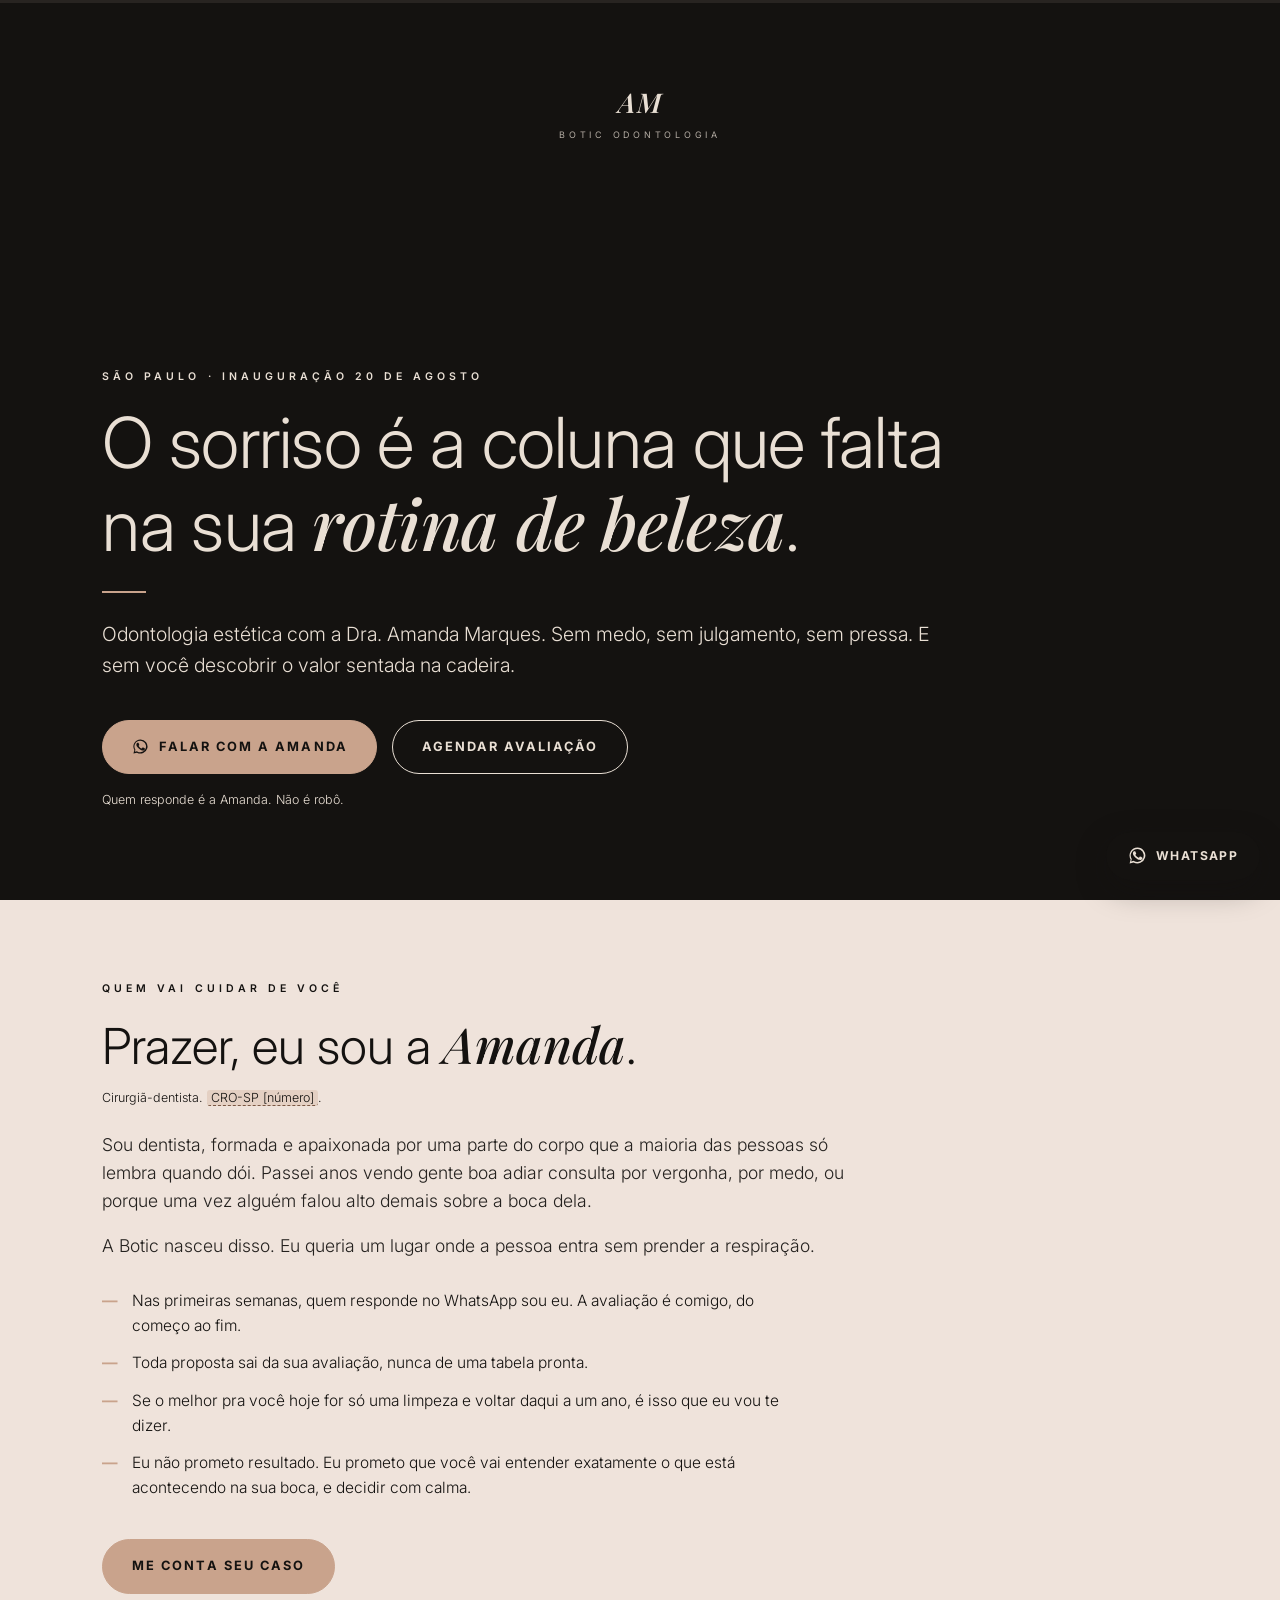
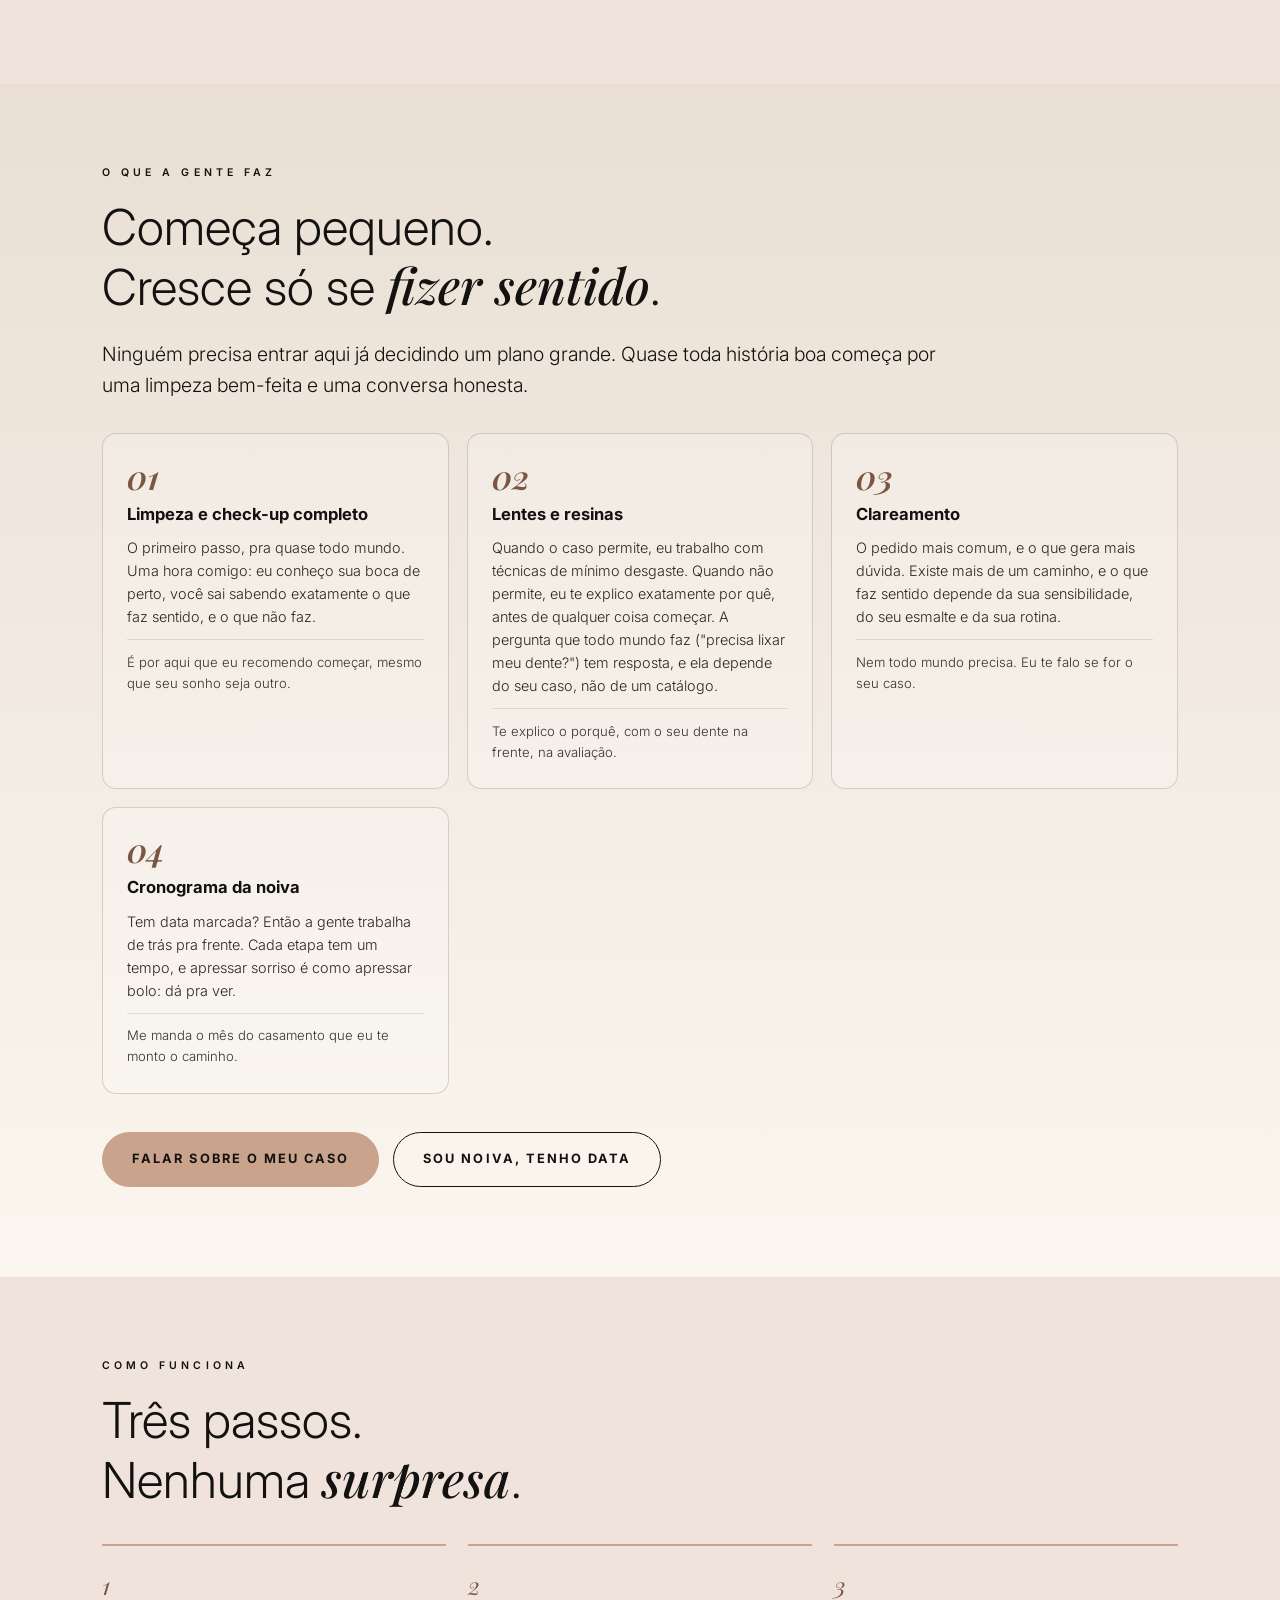
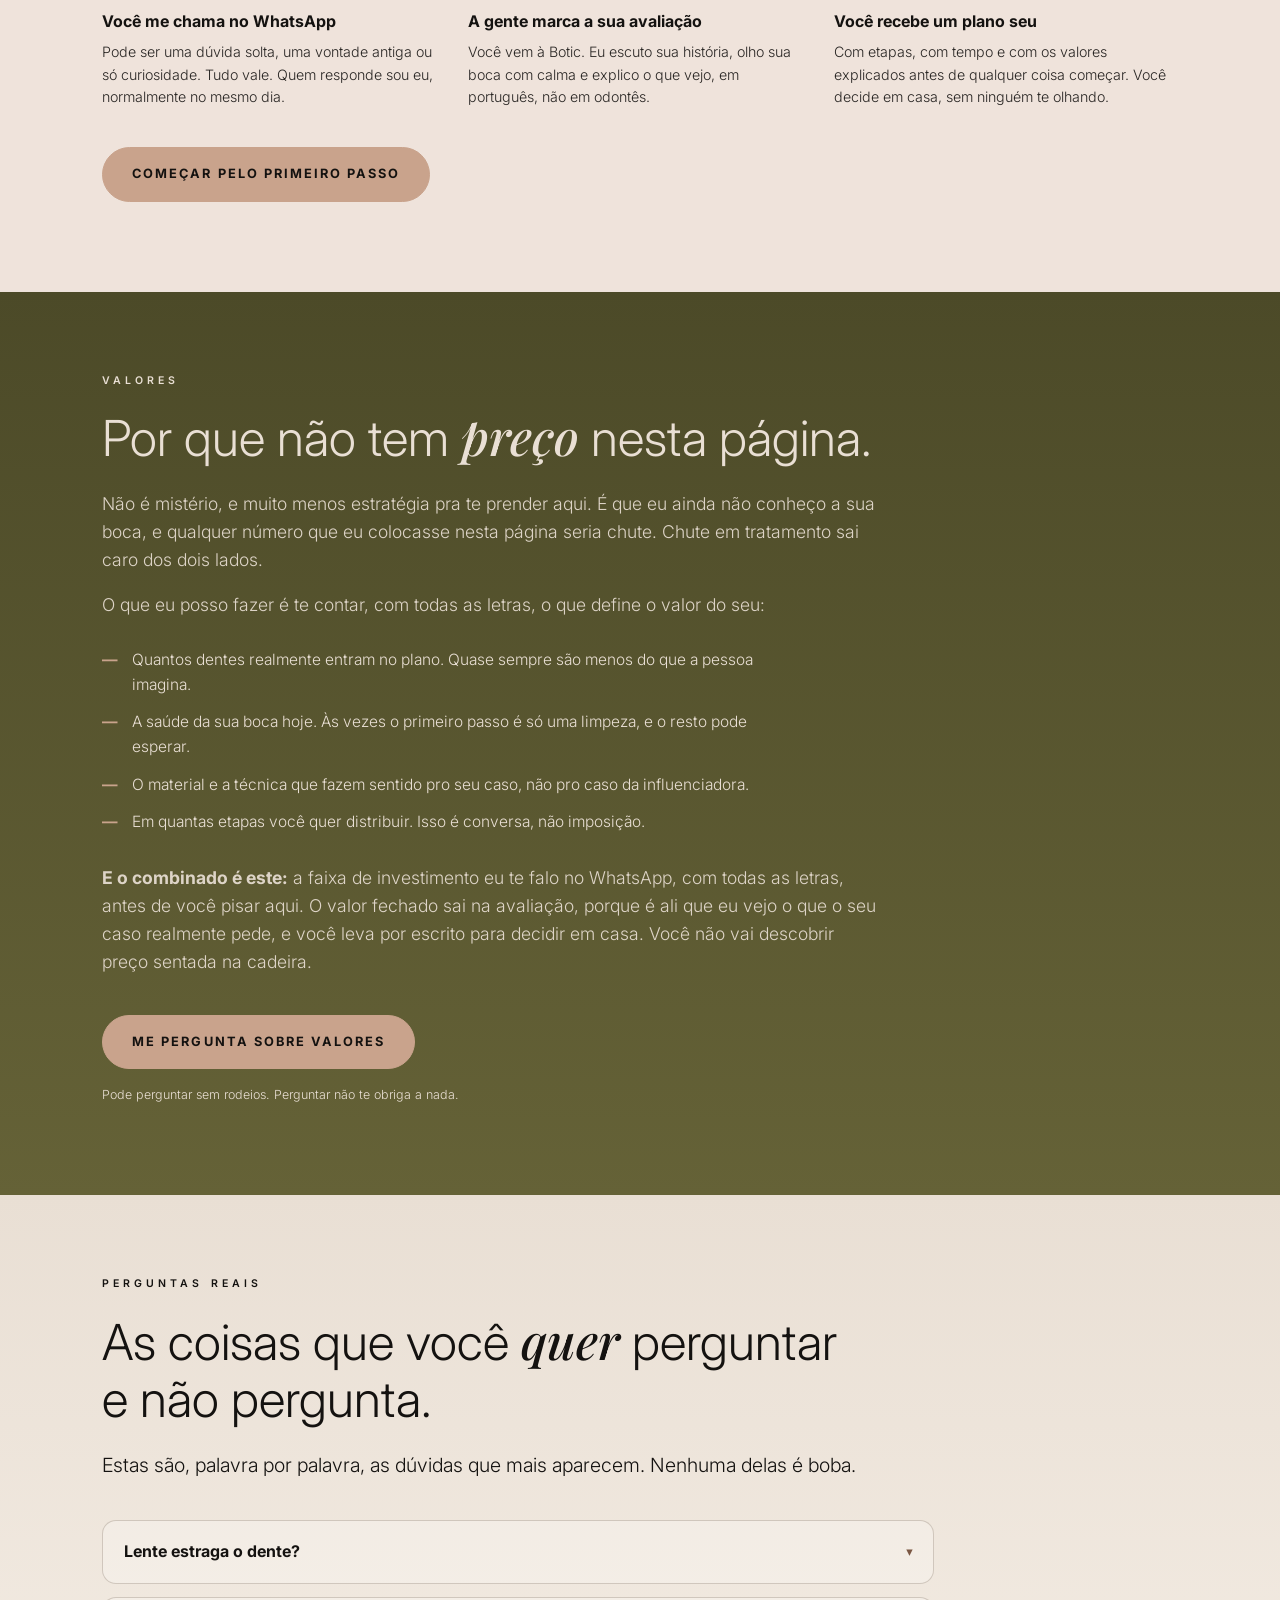
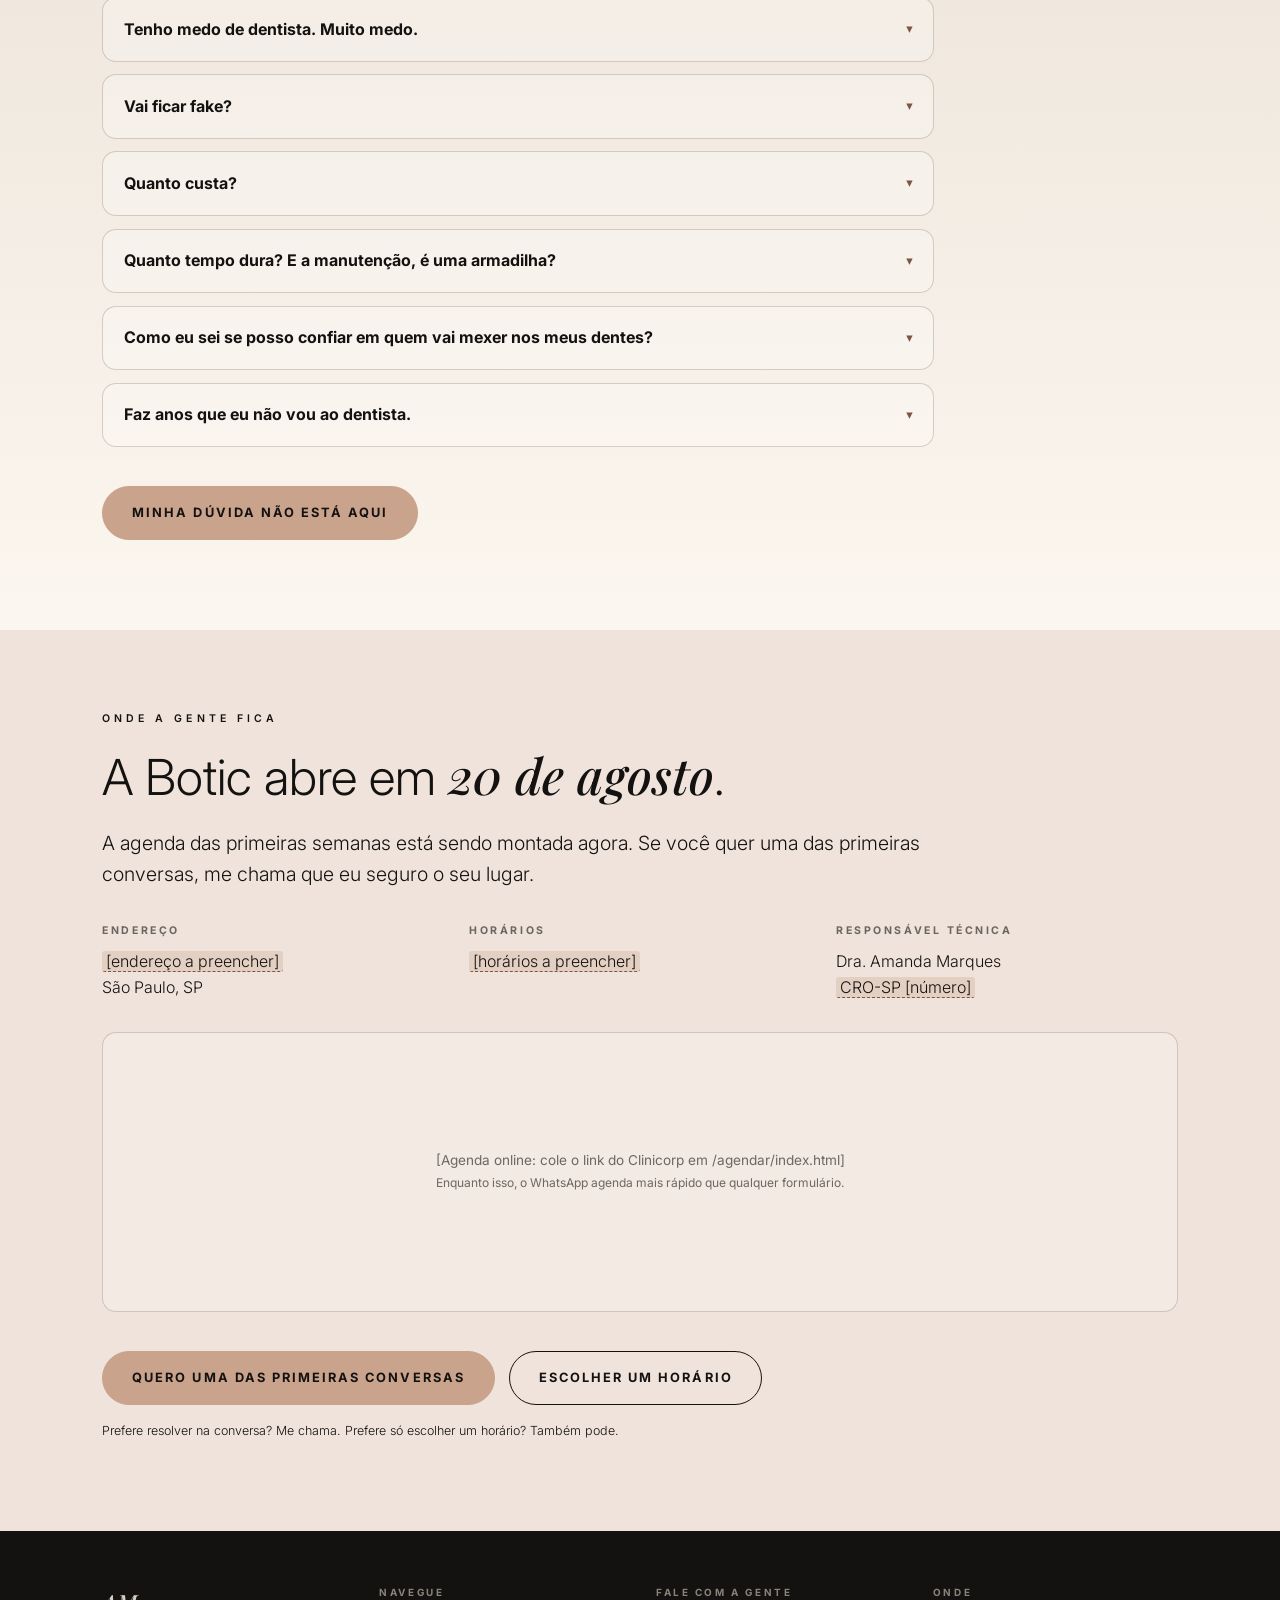
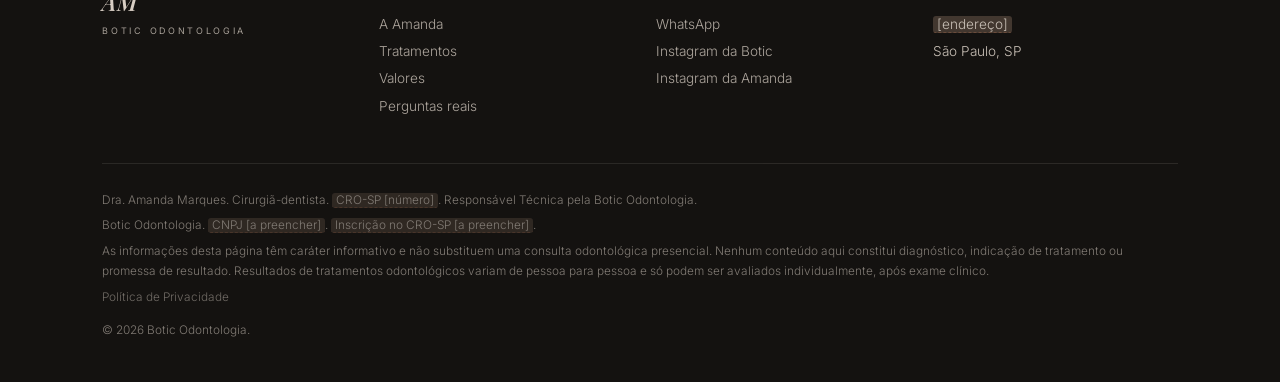
==== commit 3bc46c70: "Add files via upload" ====
--- a/homepage/index.html
+++ b/homepage/index.html
@@ -148,7 +148,7 @@
         <svg viewBox="0 0 24 24" fill="currentColor"><path d="M17.5 14.4c-.3-.2-1.7-.9-2-1-.3-.1-.5-.1-.7.1-.2.3-.7 1-.9 1.2-.2.2-.3.2-.6.1-.3-.2-1.2-.5-2.3-1.4-.9-.8-1.4-1.7-1.6-2-.2-.3 0-.5.1-.6l.5-.5c.1-.2.2-.3.3-.5 0-.2 0-.4-.1-.5 0-.2-.7-1.6-.9-2.2-.2-.6-.5-.5-.7-.5h-.6c-.2 0-.5.1-.8.4-.3.3-1 1-1 2.4s1.1 2.8 1.2 3c.2.2 2.1 3.2 5.1 4.5.7.3 1.3.5 1.7.6.7.2 1.4.2 1.9.1.6-.1 1.7-.7 2-1.4.2-.7.2-1.3.2-1.4-.1-.2-.3-.2-.5-.4M12 2a10 10 0 0 0-8.6 15.1L2 22l5-1.3A10 10 0 1 0 12 2m0 18.2c-1.6 0-3.2-.4-4.6-1.3l-.3-.2-3.1.8.8-3-.2-.3A8.2 8.2 0 1 1 12 20.2"/></svg>
         Falar com a Amanda
       </a>
-      <a class="btn btn-s" href="#agenda">Agendar avaliação</a>
+      <a class="btn btn-s" href="/agendar/?s=HERO">Agendar avaliação</a>
     </div>
     <p class="microcopy rv">Quem responde é a Amanda. Não é robô.</p>
   </div>
@@ -353,17 +353,19 @@
     </div>
   </div>
 
-  <!-- BOOKING EMBED SLOT: cola aqui o iframe do Cal.com / Google Agenda quando a ferramenta estiver escolhida -->
+  <!-- BOOKING: Clinicorp Agendamento Online, sempre atrás do link próprio /agendar/ -->
   <div class="mapwrap rv" id="booking-slot">
     <p style="opacity:.6;font-size:.85rem;padding:2rem;text-align:center">
-      [Agendamento online entra aqui]<br>
+      [Agenda online: cole o link do Clinicorp em /agendar/index.html]<br>
       <span style="font-size:.75rem">Enquanto isso, o WhatsApp agenda mais rápido que qualquer formulário.</span>
     </p>
   </div>
 
   <div class="ctarow rv">
     <a class="btn btn-p" data-wa="AGENDA-SORRISO" href="#">Quero uma das primeiras conversas</a>
-  </div>
+    <a class="btn btn-s" href="/agendar/?s=AGENDA">Escolher um horário</a>
+  </div>
+  <p class="microcopy rv">Prefere resolver na conversa? Me chama. Prefere só escolher um horário? Também pode.</p>
 </section>
 
 <!-- ============ FOOTER ============ -->
@@ -411,14 +413,17 @@
    ======================================================================== */
 const BOTIC = {
   // WhatsApp number in international format, digits only. 55 = Brasil, 11 = SP.
-  whatsapp: "5511000000000",           // <-- PENDENTE: só dígitos. 55 + 11 + número.
+  whatsapp: "5511957876692",           // Botic / Amanda
   cro:      "CRO-SP [número]",         // <-- PENDENTE: CRO da Amanda (pessoa física)
   cnpj:     "CNPJ [a preencher]",      // <-- PENDENTE: CNPJ da Botic
   croPj:    "Inscrição no CRO-SP [a preencher]", // <-- PENDENTE: inscrição da clínica (PJ)
   endereco: "[endereço a preencher]",  // <-- PENDENTE
   horario:  "[horários a preencher]",  // <-- PENDENTE
   mapsEmbed: "",                       // <-- PENDENTE: src do iframe do Google Maps
-  bookingEmbed: ""                     // <-- PENDENTE: src do iframe Cal.com / Google Agenda
+  // Link do Clinicorp (Agendamento Online). Só preencha aqui se o Clinicorp
+  // permitir iframe. Se não permitir, deixe vazio: os botões continuam indo
+  // para /agendar/, que é o link que a Botic controla. Ver /agendar/index.html.
+  bookingEmbed: ""
 };
 
 /* Prefilled WhatsApp messages per CTA.
